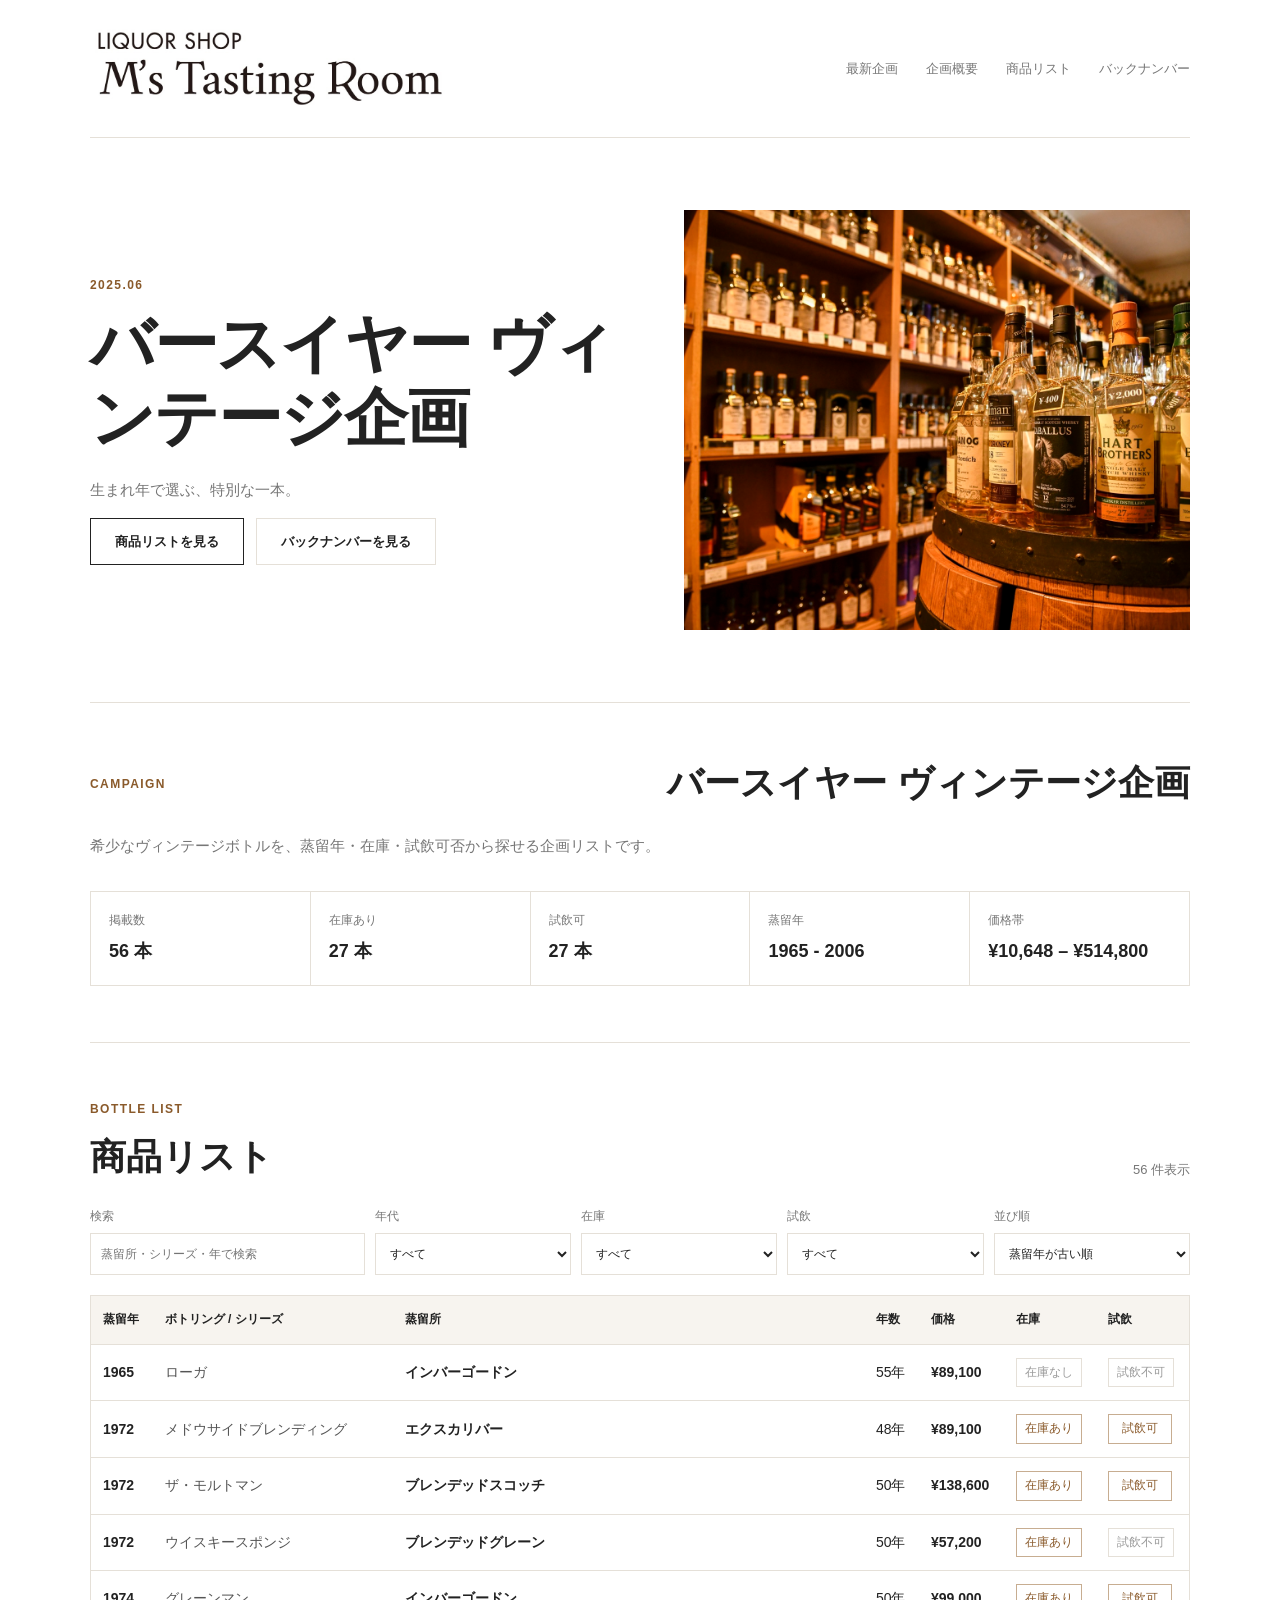
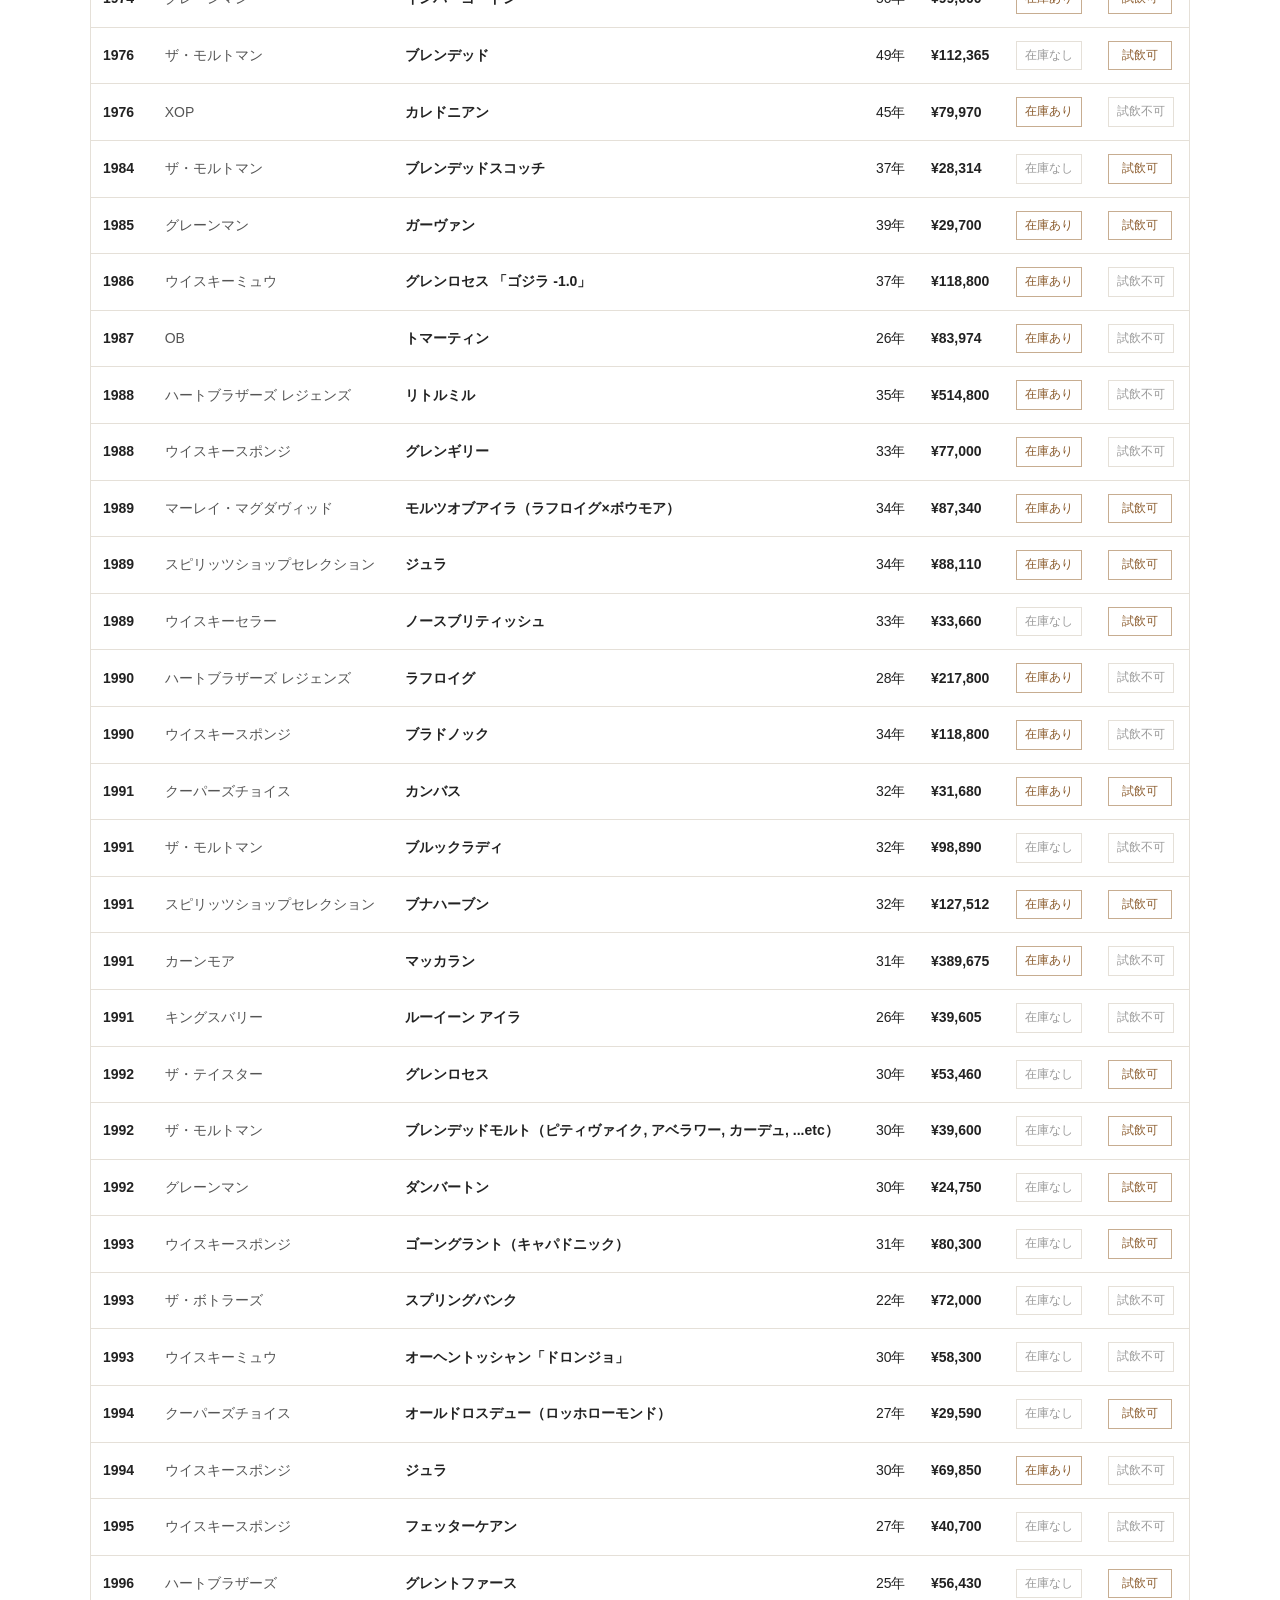
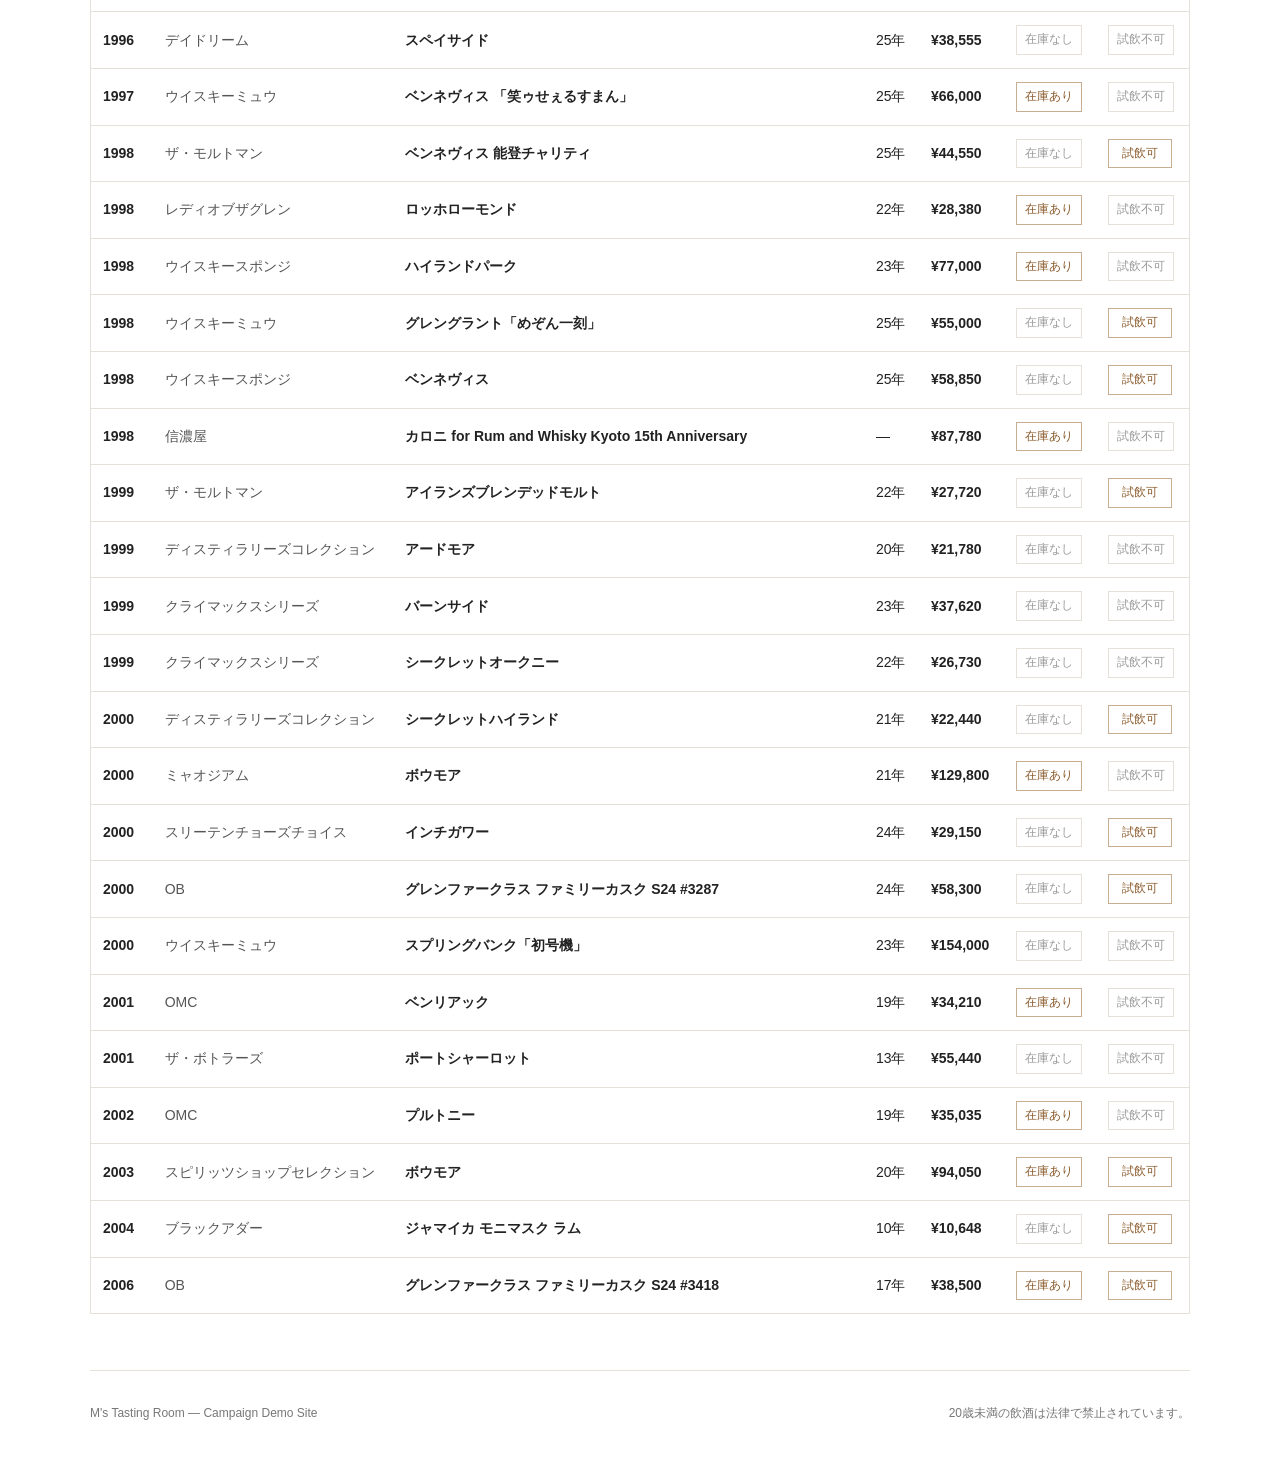
==== campaigns/birthyear-vintage/index.html @ 70707b02 "Add files via upload" ====
<!doctype html>
<html lang="ja">
<head>
  <meta charset="utf-8" />
  <meta name="viewport" content="width=device-width, initial-scale=1" />
  <title>M's Tasting Room｜Campaign List</title>
  <meta name="description" content="M's Tasting Roomの企画用デモサイト。企画ごとの商品リストを掲載しています。" />
  <meta name="robots" content="noindex, nofollow" />
  <link rel="stylesheet" href="../../assets/css/style.css" />
</head>
<body data-data-path="../../data/campaigns.json" data-campaign-id="birthyear-vintage">
  <header class="site-header">
    <a class="brand" href="https://whisky-tastingroom.com/shop/ms-tastingroom/" target="_blank" rel="noopener noreferrer" aria-label="M's Tasting Room 親会社サイトへ">
      <img class="brand-logo" src="../../assets/images/logo.jpg" alt="LIQUOR SHOP M's Tasting Room" />
    </a>
    <nav class="site-nav" aria-label="Primary navigation">
      <a href="../../">最新企画</a>
      <a href="#campaign">企画概要</a>
      <a href="#list">商品リスト</a>
      <a href="../../campaigns/">バックナンバー</a>
    </nav>
  </header>

  <main id="top">
    <section class="hero section-shell">
      <div class="hero-copy">
        <p class="eyebrow" id="campaignPeriod">Monthly Campaign</p>
        <h1 id="heroTitle">Campaign List</h1>
        <p class="hero-lead" id="heroLead">企画ごとのウイスキーリストを掲載しています。</p>
        <div class="hero-actions">
          <a class="button" href="#list">商品リストを見る</a>
          <a class="button secondary" href="../../campaigns/">バックナンバーを見る</a>
        </div>
      </div>
      <div class="hero-visual"><img src="../../assets/images/main.jpg" alt="M's Tasting Roomのウイスキー棚" /></div>
    </section>

    <section id="campaign" class="section-shell campaign-section">
      <div class="section-title">
        <p class="eyebrow">Campaign</p>
        <h2 id="campaignTitle">企画タイトル</h2>
      </div>
      <p id="campaignLead">企画説明を読み込み中です。</p>
      <div class="summary-grid" aria-label="Campaign summary">
        <dl>
          <dt>掲載数</dt>
          <dd><span id="metricTotal">--</span> 本</dd>
        </dl>
        <dl>
          <dt>在庫あり</dt>
          <dd><span id="metricStock">--</span> 本</dd>
        </dl>
        <dl>
          <dt>試飲可</dt>
          <dd><span id="metricTasting">--</span> 本</dd>
        </dl>
        <dl>
          <dt>蒸留年</dt>
          <dd><span id="oldestYear">--</span> - <span id="newestYear">--</span></dd>
        </dl>
        <dl>
          <dt>価格帯</dt>
          <dd id="priceRange">--</dd>
        </dl>
      </div>
    </section>

    <section id="list" class="section-shell list-section">
      <div class="section-heading">
        <div>
          <p class="eyebrow">Bottle List</p>
          <h2>商品リスト</h2>
        </div>
        <p class="result-count"><span id="resultCount">0</span> 件表示</p>
      </div>

      <div class="toolbar" aria-label="filter controls">
        <label class="control control-wide">
          <span>検索</span>
          <input id="searchInput" type="search" placeholder="蒸留所・シリーズ・年で検索" autocomplete="off" />
        </label>
        <label class="control">
          <span>年代</span>
          <select id="yearFilter">
            <option value="all">すべて</option>
            <option value="1960">1960年代</option>
            <option value="1970">1970年代</option>
            <option value="1980">1980年代</option>
            <option value="1990">1990年代</option>
            <option value="2000">2000年代</option>
            <option value="2010">2010年代</option>
            <option value="2020">2020年代</option>
          </select>
        </label>
        <label class="control">
          <span>在庫</span>
          <select id="stockFilter">
            <option value="all">すべて</option>
            <option value="true">在庫あり</option>
            <option value="false">在庫なし</option>
          </select>
        </label>
        <label class="control">
          <span>試飲</span>
          <select id="tastingFilter">
            <option value="all">すべて</option>
            <option value="true">試飲可</option>
            <option value="false">試飲不可</option>
          </select>
        </label>
        <label class="control">
          <span>並び順</span>
          <select id="sortSelect">
            <option value="year-asc">蒸留年が古い順</option>
            <option value="year-desc">蒸留年が新しい順</option>
            <option value="price-asc">価格が低い順</option>
            <option value="price-desc">価格が高い順</option>
            <option value="age-desc">熟成年数が長い順</option>
          </select>
        </label>
      </div>

      <div class="table-wrap" role="region" aria-label="Whisky list table" tabindex="0">
        <table>
          <thead>
            <tr>
              <th>蒸留年</th>
              <th>ボトリング / シリーズ</th>
              <th>蒸留所</th>
              <th>年数</th>
              <th>価格</th>
              <th>在庫</th>
              <th>試飲</th>
            </tr>
          </thead>
          <tbody id="tableBody"></tbody>
        </table>
      </div>

      <div id="cardList" class="card-list" aria-label="Whisky list cards"></div>
      <p id="emptyMessage" class="empty-message" hidden>条件に一致するボトルがありません。</p>
    </section>
  </main>

  <footer class="site-footer">
    <p>M's Tasting Room — Campaign Demo Site</p>
    <p>20歳未満の飲酒は法律で禁止されています。</p>
  </footer>

  <script src="../../assets/js/main.js"></script>
</body>
</html>
---- assets/css/style.css ----
:root {
  --bg: #ffffff;
  --text: #222222;
  --muted: #777777;
  --line: #e5e0d8;
  --accent: #8a5a2b;
  --soft: #f7f4ef;
  --max: 1100px;
}

* {
  box-sizing: border-box;
}

html {
  scroll-behavior: smooth;
}

body {
  margin: 0;
  background: var(--bg);
  color: var(--text);
  font-family: Arial, "Hiragino Sans", "ヒラギノ角ゴ ProN", "Hiragino Kaku Gothic ProN", "游ゴシック", YuGothic, "メイリオ", Meiryo, sans-serif;
  font-size: 15px;
  line-height: 1.8;
}

a {
  color: inherit;
  text-decoration: none;
}

.section-shell,
.site-header,
.site-footer {
  width: min(calc(100% - 40px), var(--max));
  margin: 0 auto;
}

.site-header {
  display: flex;
  align-items: center;
  justify-content: space-between;
  padding: 24px 0;
  border-bottom: 1px solid var(--line);
}

.brand {
  display: block;
  line-height: 0;
}

.brand-logo {
  display: block;
  width: min(360px, 72vw);
  height: auto;
}

.site-nav {
  display: flex;
  gap: 28px;
  color: var(--muted);
  font-size: 13px;
}

.site-nav a:hover {
  color: var(--text);
}

.hero {
  display: grid;
  grid-template-columns: minmax(0, 1fr) minmax(320px, 46%);
  gap: 48px;
  align-items: center;
  padding: 72px 0;
}

.eyebrow {
  margin: 0 0 12px;
  color: var(--accent);
  font-size: 12px;
  font-weight: 700;
  letter-spacing: .12em;
  text-transform: uppercase;
}

h1,
h2,
p {
  margin-top: 0;
}

h1 {
  margin-bottom: 20px;
  font-size: clamp(36px, 5vw, 64px);
  line-height: 1.15;
  letter-spacing: -.03em;
}

h2 {
  margin-bottom: 0;
  font-size: clamp(24px, 3vw, 36px);
  line-height: 1.35;
}

.hero-lead,
#campaignLead {
  max-width: 620px;
  color: var(--muted);
}

.button {
  display: inline-block;
  margin-top: 12px;
  padding: 11px 24px;
  border: 1px solid var(--text);
  font-size: 13px;
  font-weight: 700;
}

.button:hover {
  background: var(--text);
  color: #ffffff;
}

.hero-visual {
  min-height: 420px;
  background: var(--soft);
  overflow: hidden;
}

.hero-visual img {
  display: block;
  width: 100%;
  height: 100%;
  min-height: 420px;
  object-fit: cover;
}

.campaign-section,
.list-section {
  padding: 56px 0;
  border-top: 1px solid var(--line);
}

.section-title,
.section-heading {
  display: flex;
  align-items: end;
  justify-content: space-between;
  gap: 24px;
  margin-bottom: 24px;
}

.result-count {
  margin: 0;
  color: var(--muted);
  font-size: 13px;
}

.summary-grid {
  display: grid;
  grid-template-columns: repeat(5, 1fr);
  gap: 0;
  margin-top: 32px;
  border-top: 1px solid var(--line);
  border-left: 1px solid var(--line);
}

dl {
  margin: 0;
  padding: 18px;
  border-right: 1px solid var(--line);
  border-bottom: 1px solid var(--line);
}

dt {
  margin-bottom: 4px;
  color: var(--muted);
  font-size: 12px;
}

dd {
  margin: 0;
  font-size: 18px;
  font-weight: 700;
}

.toolbar {
  display: grid;
  grid-template-columns: minmax(220px, 1.4fr) repeat(4, minmax(130px, 1fr));
  gap: 10px;
  margin-bottom: 20px;
}

.control {
  display: grid;
  gap: 6px;
  color: var(--muted);
  font-size: 12px;
}

input,
select {
  width: 100%;
  height: 42px;
  border: 1px solid var(--line);
  border-radius: 0;
  background: #ffffff;
  color: var(--text);
  padding: 0 10px;
  font: inherit;
}

input:focus,
select:focus {
  outline: 1px solid var(--accent);
  outline-offset: 0;
}

.table-wrap {
  overflow: auto;
  border: 1px solid var(--line);
}

table {
  width: 100%;
  min-width: 900px;
  border-collapse: collapse;
}

th,
td {
  padding: 13px 12px;
  border-bottom: 1px solid var(--line);
  text-align: left;
  vertical-align: middle;
}

th {
  background: var(--soft);
  color: var(--text);
  font-size: 12px;
  font-weight: 700;
  white-space: nowrap;
}

td {
  font-size: 14px;
}

tbody tr:last-child td {
  border-bottom: 0;
}

tbody tr:hover {
  background: #faf8f4;
}

.year-cell,
.distillery-cell,
.price-cell {
  font-weight: 700;
}

.series-cell {
  color: #555555;
}

.price-cell {
  white-space: nowrap;
}

.badge {
  display: inline-block;
  min-width: 64px;
  padding: 3px 8px;
  border: 1px solid var(--line);
  color: var(--muted);
  font-size: 12px;
  text-align: center;
}

.badge.ok {
  color: var(--accent);
  border-color: #c7ad91;
}

.badge.no {
  color: #999999;
}

.card-list {
  display: none;
}

.empty-message {
  margin: 20px 0 0;
  padding: 18px;
  border: 1px solid var(--line);
  color: var(--muted);
  text-align: center;
}

.site-footer {
  display: flex;
  justify-content: space-between;
  gap: 20px;
  padding: 32px 0 48px;
  border-top: 1px solid var(--line);
  color: var(--muted);
  font-size: 12px;
}

.site-footer p {
  margin: 0;
}

@media (max-width: 900px) {
  .hero {
    grid-template-columns: 1fr;
    gap: 28px;
    padding: 48px 0;
  }

  .hero-visual,
  .hero-visual img {
    min-height: 300px;
  }

  .summary-grid {
    grid-template-columns: repeat(2, 1fr);
  }

  .toolbar {
    grid-template-columns: repeat(2, 1fr);
  }

  .control-wide {
    grid-column: 1 / -1;
  }
}

@media (max-width: 640px) {
  .section-shell,
  .site-header,
  .site-footer {
    width: min(calc(100% - 28px), var(--max));
  }

  .site-header,
  .site-footer,
  .section-heading {
    flex-direction: column;
    align-items: flex-start;
  }

  .site-nav {
    gap: 18px;
  }

  .hero-visual,
  .hero-visual img {
    min-height: 240px;
  }

  .summary-grid,
  .toolbar {
    grid-template-columns: 1fr;
  }

  .table-wrap {
    display: none;
  }

  .card-list {
    display: grid;
    gap: 12px;
  }

  .bottle-card {
    padding: 16px 0;
    border-bottom: 1px solid var(--line);
  }

  .bottle-card__top {
    display: flex;
    justify-content: space-between;
    gap: 16px;
    color: var(--accent);
    font-weight: 700;
  }

  .bottle-card h3 {
    margin: 8px 0 2px;
    font-size: 17px;
  }

  .bottle-card p {
    margin: 0;
    color: var(--muted);
  }

  .bottle-card__meta {
    display: flex;
    flex-wrap: wrap;
    gap: 6px;
    margin-top: 10px;
  }
}

.archive-section {
  padding: 56px 0;
  border-top: 1px solid var(--line);
}

.archive-grid {
  display: grid;
  grid-template-columns: repeat(3, minmax(0, 1fr));
  gap: 0;
  margin-top: 28px;
  border-top: 1px solid var(--line);
  border-left: 1px solid var(--line);
}

.archive-card {
  display: flex;
  flex-direction: column;
  min-height: 230px;
  padding: 22px;
  border-right: 1px solid var(--line);
  border-bottom: 1px solid var(--line);
  background: #ffffff;
}

.archive-card:hover {
  background: #faf8f4;
}

.archive-card__period {
  margin: 0 0 10px;
  color: var(--accent);
  font-size: 12px;
  font-weight: 700;
  letter-spacing: .08em;
}

.archive-card h3 {
  margin: 0 0 10px;
  font-size: 20px;
  line-height: 1.45;
}

.archive-card p {
  margin: 0;
  color: var(--muted);
  font-size: 13px;
}

.archive-card__meta {
  display: flex;
  gap: 16px;
  margin-top: auto;
  padding-top: 18px;
  color: var(--muted);
  font-size: 12px;
}

.text-link {
  display: inline-block;
  margin-top: 18px;
  color: var(--accent);
  font-size: 13px;
  font-weight: 700;
  border-bottom: 1px solid currentColor;
}

.hero-actions {
  display: flex;
  flex-wrap: wrap;
  gap: 12px;
  margin-top: 12px;
}

.hero-actions .button {
  margin-top: 0;
}

.button.secondary {
  border-color: var(--line);
  color: var(--text);
  background: #ffffff;
}

.button.secondary:hover {
  background: #faf8f4;
  color: var(--text);
}

@media (max-width: 900px) {
  .archive-grid {
    grid-template-columns: repeat(2, minmax(0, 1fr));
  }
}

@media (max-width: 640px) {
  .archive-grid {
    grid-template-columns: 1fr;
  }
}
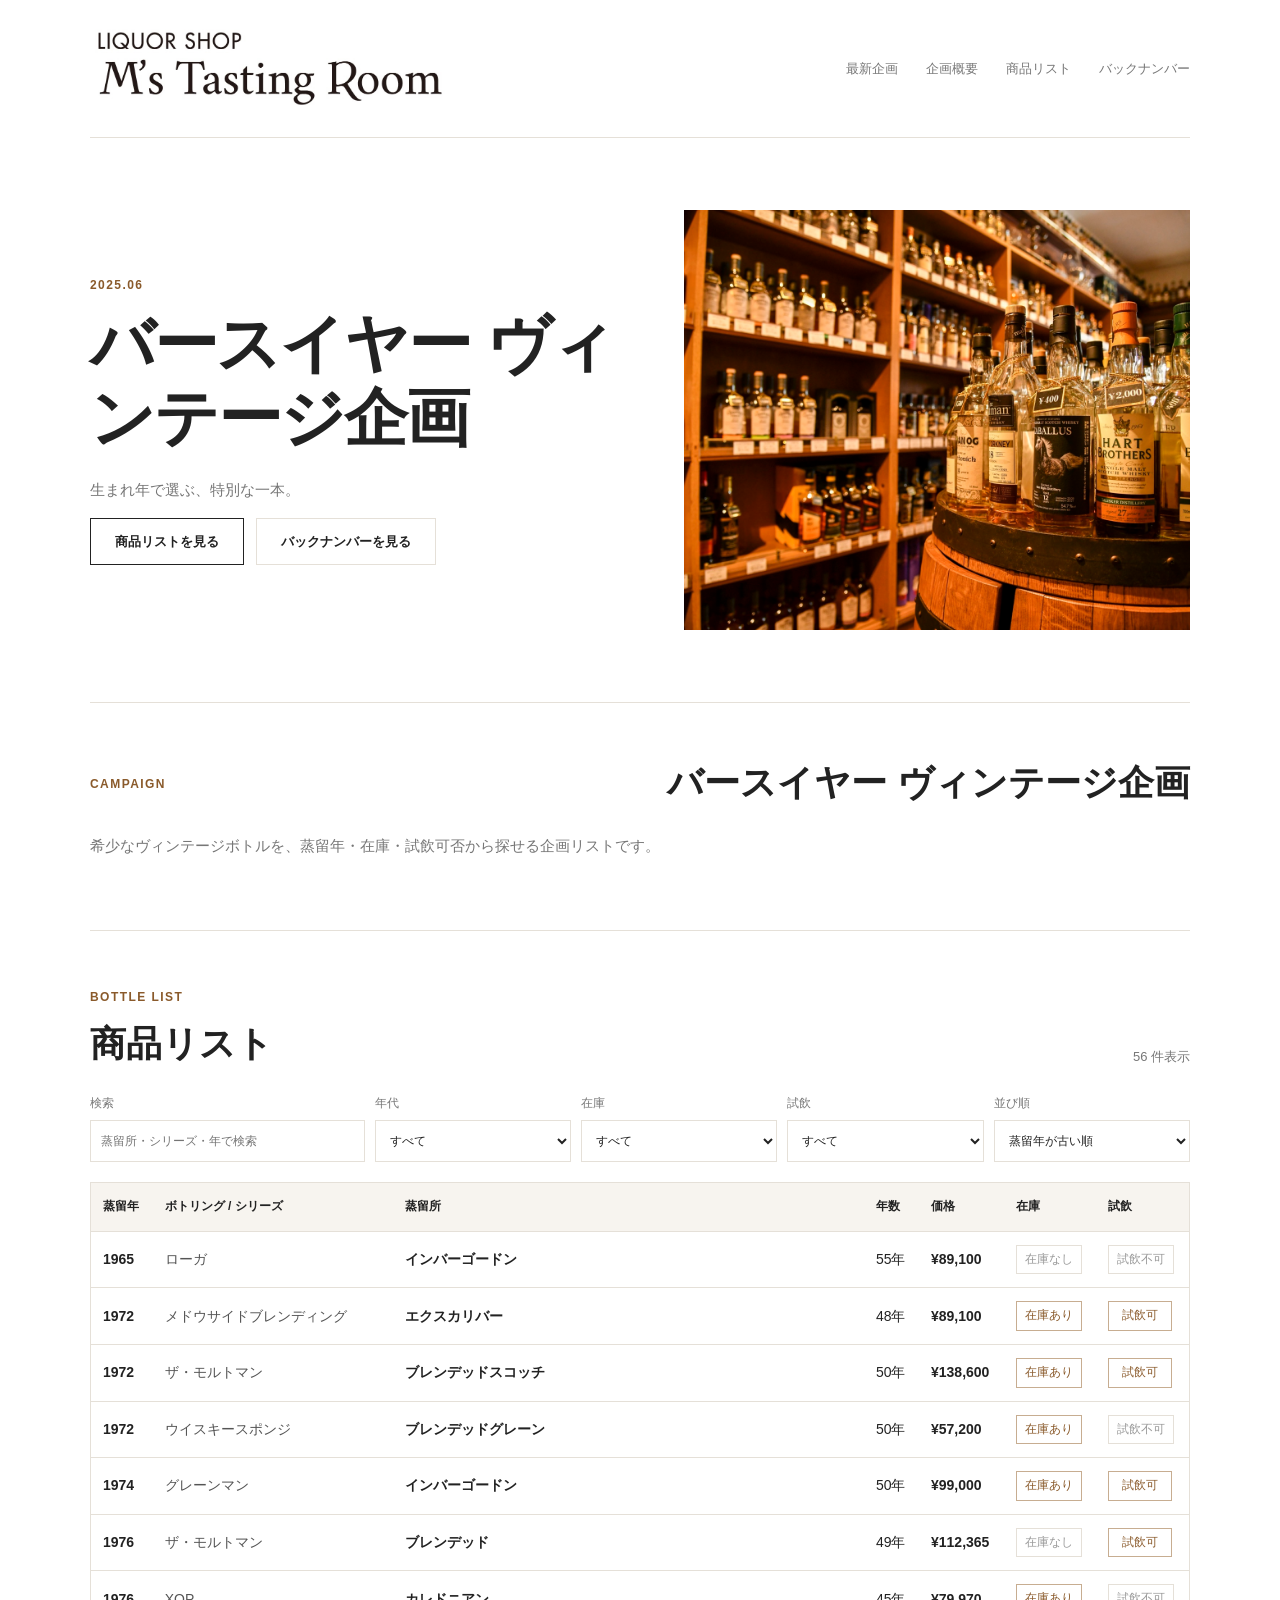
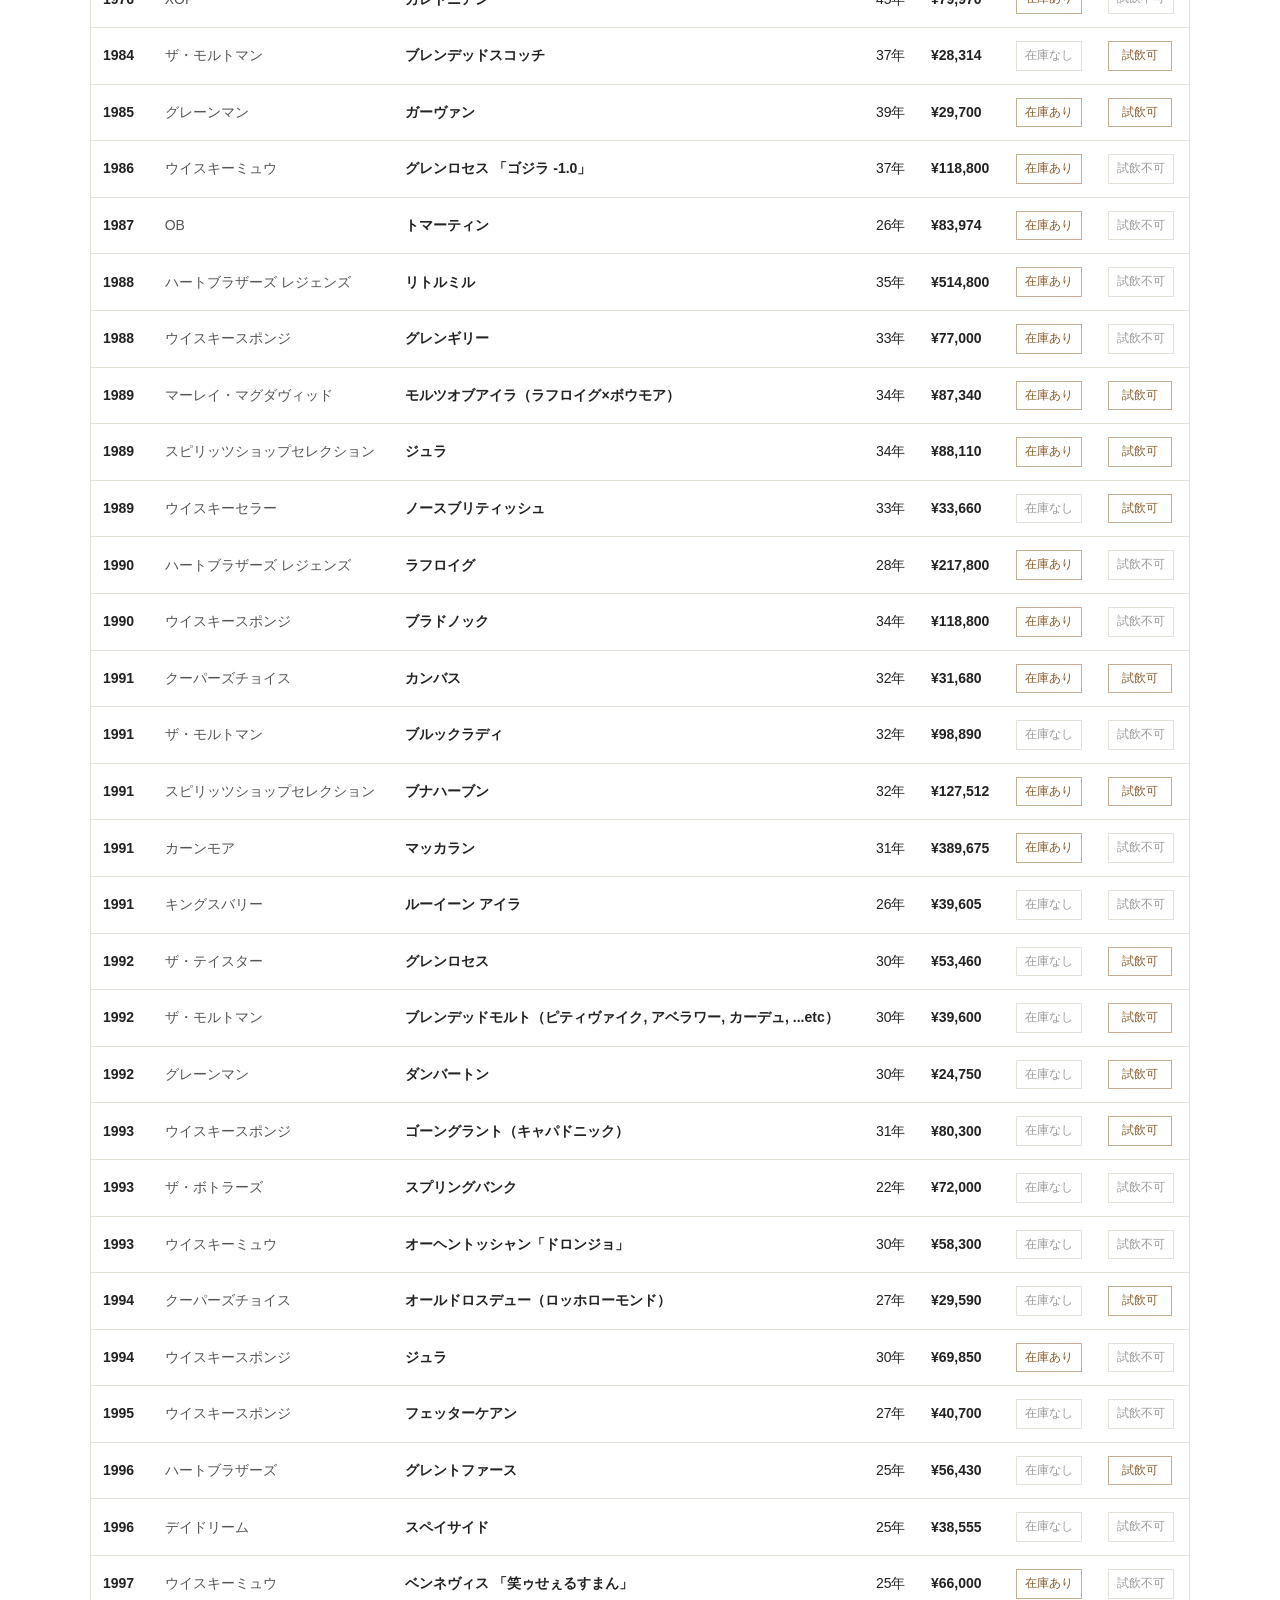
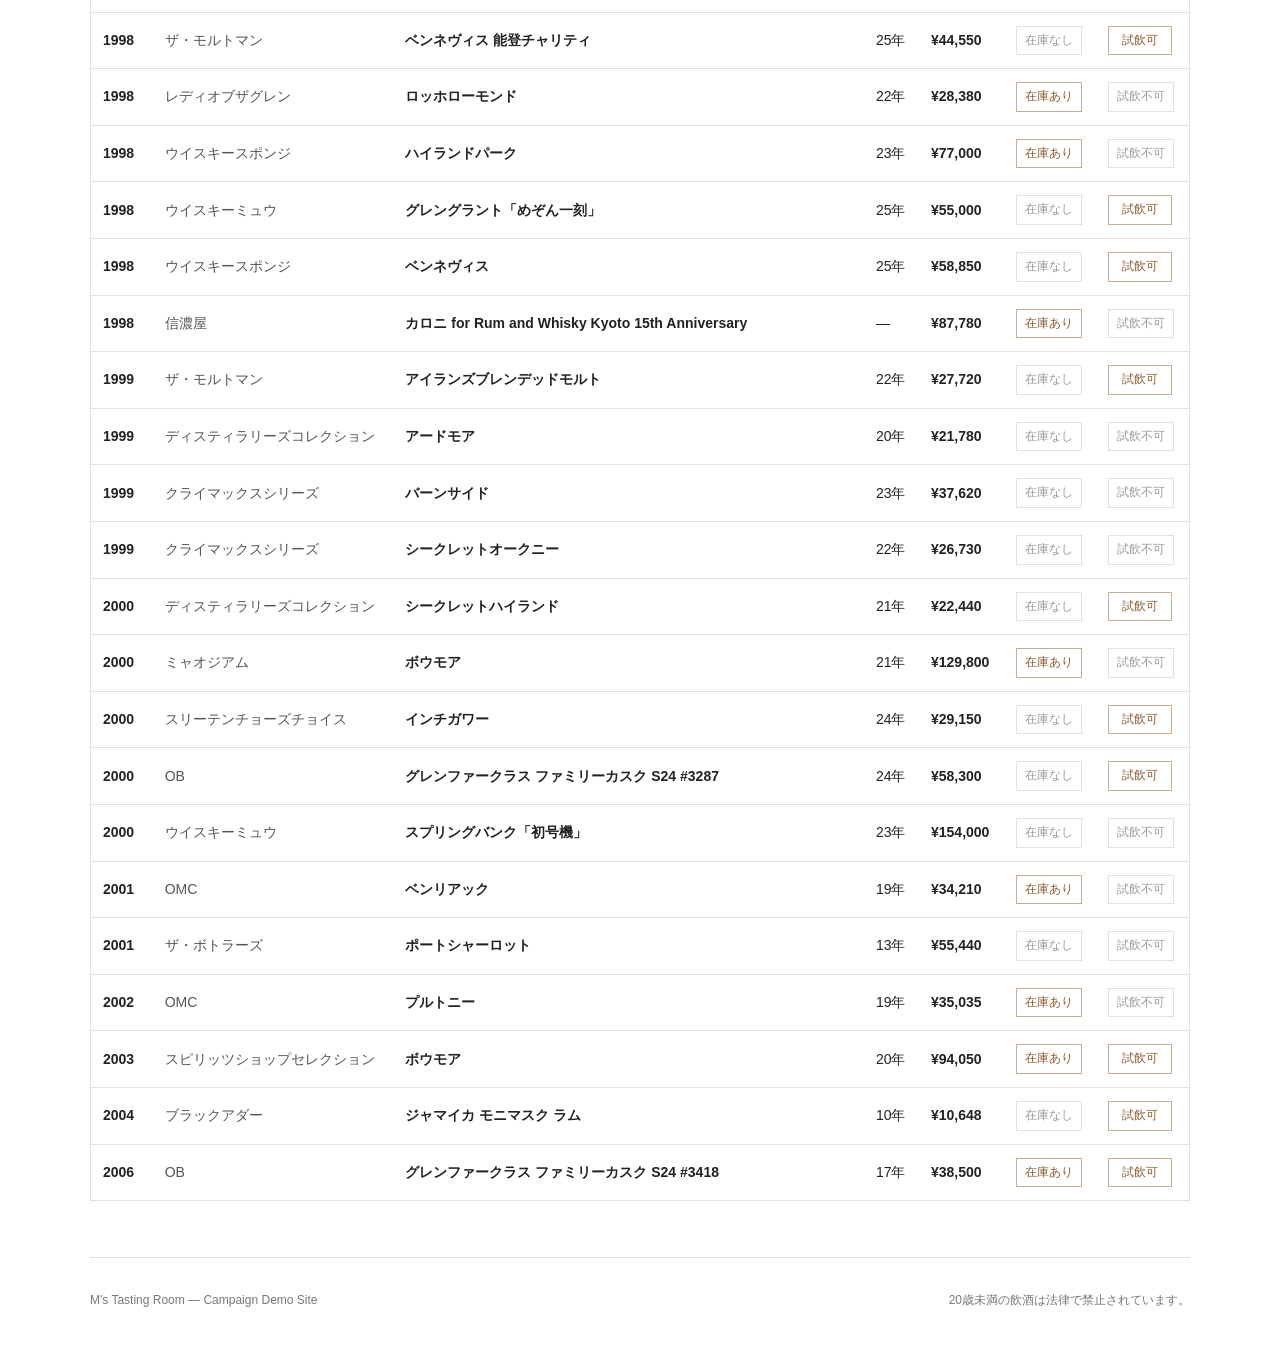
==== commit 308ac8da: "Add files via upload" ====
--- a/campaigns/birthyear-vintage/index.html
+++ b/campaigns/birthyear-vintage/index.html
@@ -41,29 +41,7 @@
         <h2 id="campaignTitle">企画タイトル</h2>
       </div>
       <p id="campaignLead">企画説明を読み込み中です。</p>
-      <div class="summary-grid" aria-label="Campaign summary">
-        <dl>
-          <dt>掲載数</dt>
-          <dd><span id="metricTotal">--</span> 本</dd>
-        </dl>
-        <dl>
-          <dt>在庫あり</dt>
-          <dd><span id="metricStock">--</span> 本</dd>
-        </dl>
-        <dl>
-          <dt>試飲可</dt>
-          <dd><span id="metricTasting">--</span> 本</dd>
-        </dl>
-        <dl>
-          <dt>蒸留年</dt>
-          <dd><span id="oldestYear">--</span> - <span id="newestYear">--</span></dd>
-        </dl>
-        <dl>
-          <dt>価格帯</dt>
-          <dd id="priceRange">--</dd>
-        </dl>
-      </div>
-    </section>
+</section>
 
     <section id="list" class="section-shell list-section">
       <div class="section-heading">
--- a/assets/css/style.css
+++ b/assets/css/style.css
@@ -427,10 +427,30 @@
   display: flex;
   flex-direction: column;
   min-height: 230px;
-  padding: 22px;
   border-right: 1px solid var(--line);
   border-bottom: 1px solid var(--line);
   background: #ffffff;
+}
+
+.archive-card__thumb {
+  aspect-ratio: 1 / 1;
+  border-bottom: 1px solid var(--line);
+  background: var(--soft);
+  overflow: hidden;
+}
+
+.archive-card__thumb img {
+  display: block;
+  width: 100%;
+  height: 100%;
+  object-fit: cover;
+}
+
+.archive-card__body {
+  display: flex;
+  flex: 1;
+  flex-direction: column;
+  padding: 22px;
 }
 
 .archive-card:hover {
@@ -508,3 +528,106 @@
     grid-template-columns: 1fr;
   }
 }
+
+
+/* Campaign article page */
+.campaign-article {
+  padding: 56px 0 72px;
+}
+
+.article-heading {
+  max-width: 760px;
+  margin-bottom: 40px;
+}
+
+.article-heading h1 span {
+  font-size: .58em;
+  font-weight: 400;
+  letter-spacing: .02em;
+}
+
+.article-layout {
+  display: grid;
+  grid-template-columns: minmax(300px, 46%) minmax(0, 1fr);
+  gap: 52px;
+  align-items: start;
+}
+
+.campaign-poster {
+  margin: 0;
+  border: 1px solid var(--line);
+  background: var(--soft);
+}
+
+.campaign-poster img {
+  display: block;
+  width: 100%;
+  height: auto;
+}
+
+.article-copy {
+  padding-top: 4px;
+}
+
+.article-copy .intro-line {
+  margin-bottom: 14px;
+  color: var(--accent);
+  font-weight: 700;
+}
+
+.article-copy h2 {
+  margin-bottom: 24px;
+}
+
+.article-copy p {
+  max-width: 640px;
+  margin-bottom: 16px;
+}
+
+.info-list {
+  margin: 30px 0 0;
+  border-top: 1px solid var(--line);
+}
+
+.info-list div {
+  display: grid;
+  grid-template-columns: 120px minmax(0, 1fr);
+  gap: 20px;
+  padding: 14px 0;
+  border-bottom: 1px solid var(--line);
+}
+
+.info-list dt,
+.info-list dd {
+  margin: 0;
+  padding: 0;
+  border: 0;
+  font-size: 14px;
+  font-weight: 400;
+}
+
+.info-list dt {
+  color: var(--muted);
+}
+
+.info-list dd {
+  color: var(--text);
+}
+
+@media (max-width: 900px) {
+  .article-layout {
+    grid-template-columns: 1fr;
+    gap: 32px;
+  }
+}
+
+@media (max-width: 640px) {
+  .campaign-article {
+    padding-top: 40px;
+  }
+
+  .info-list div {
+    grid-template-columns: 1fr;
+    gap: 4px;
+  }
+}
